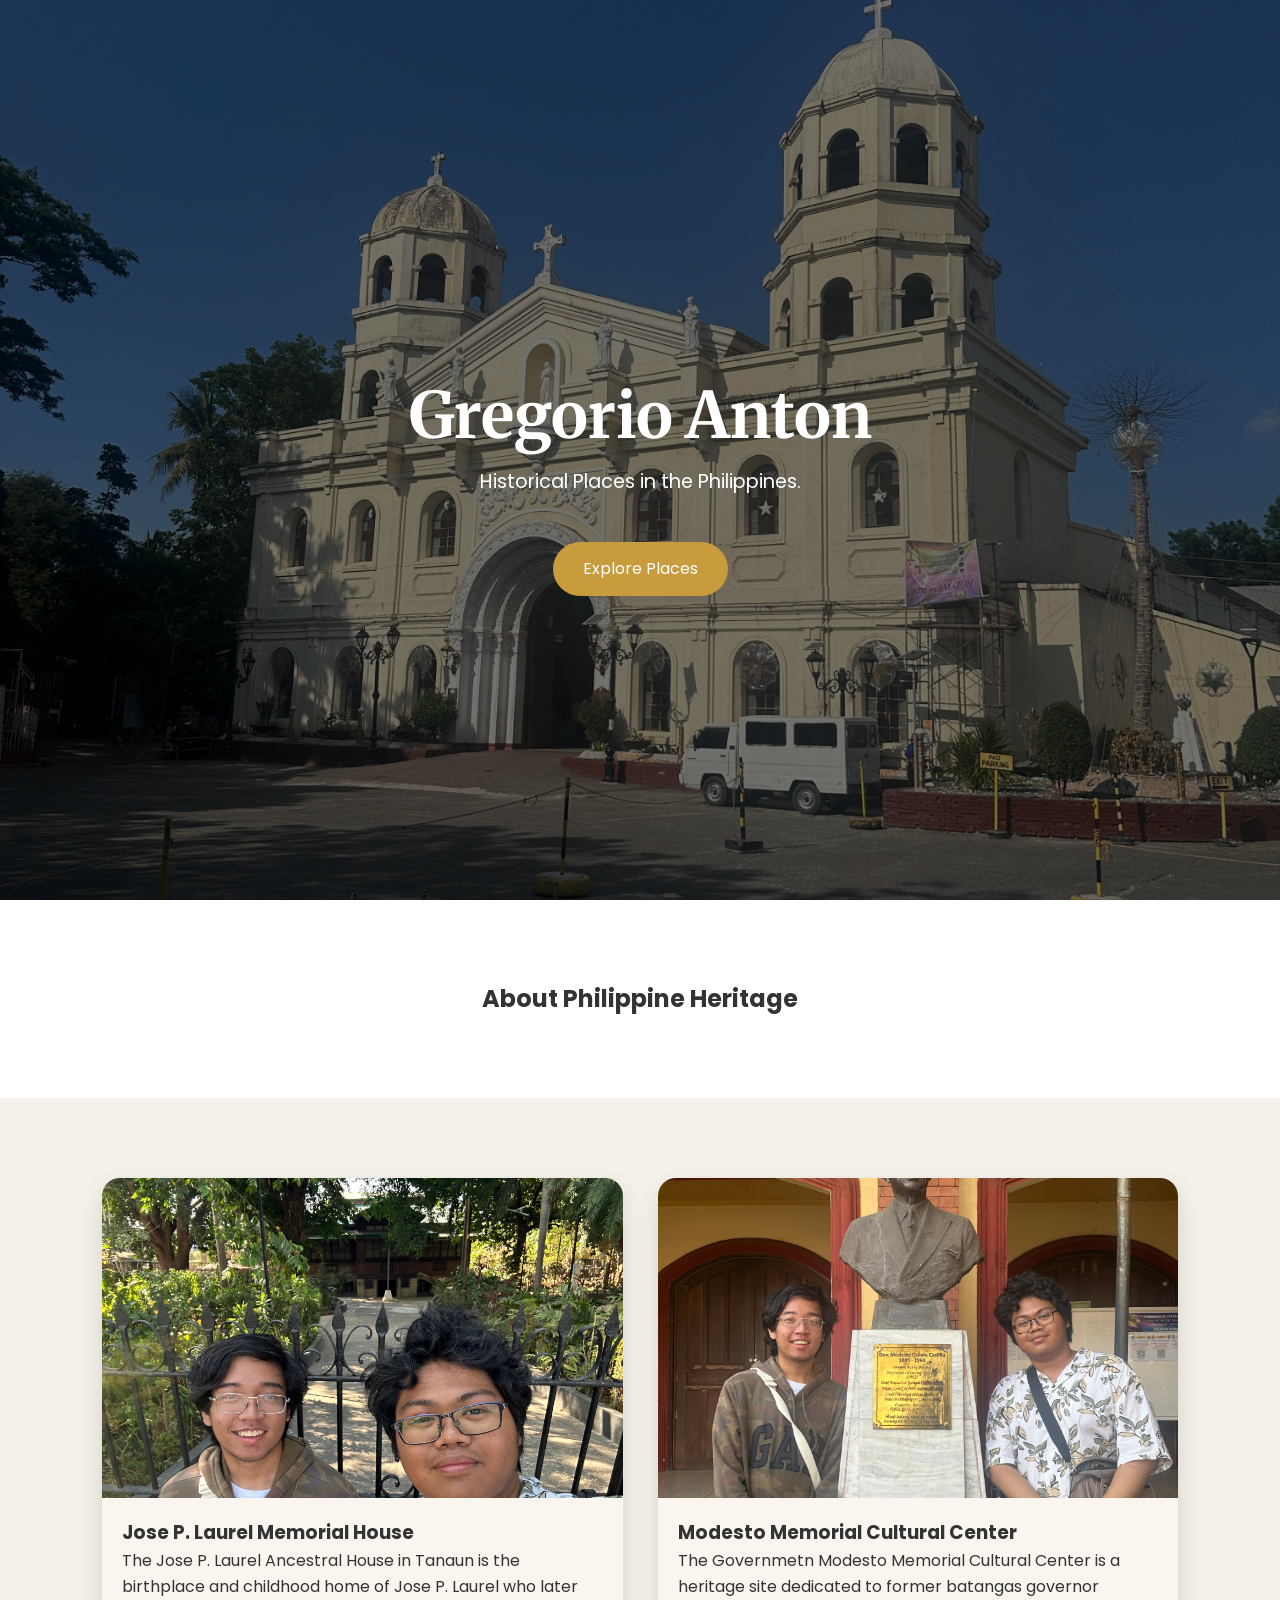
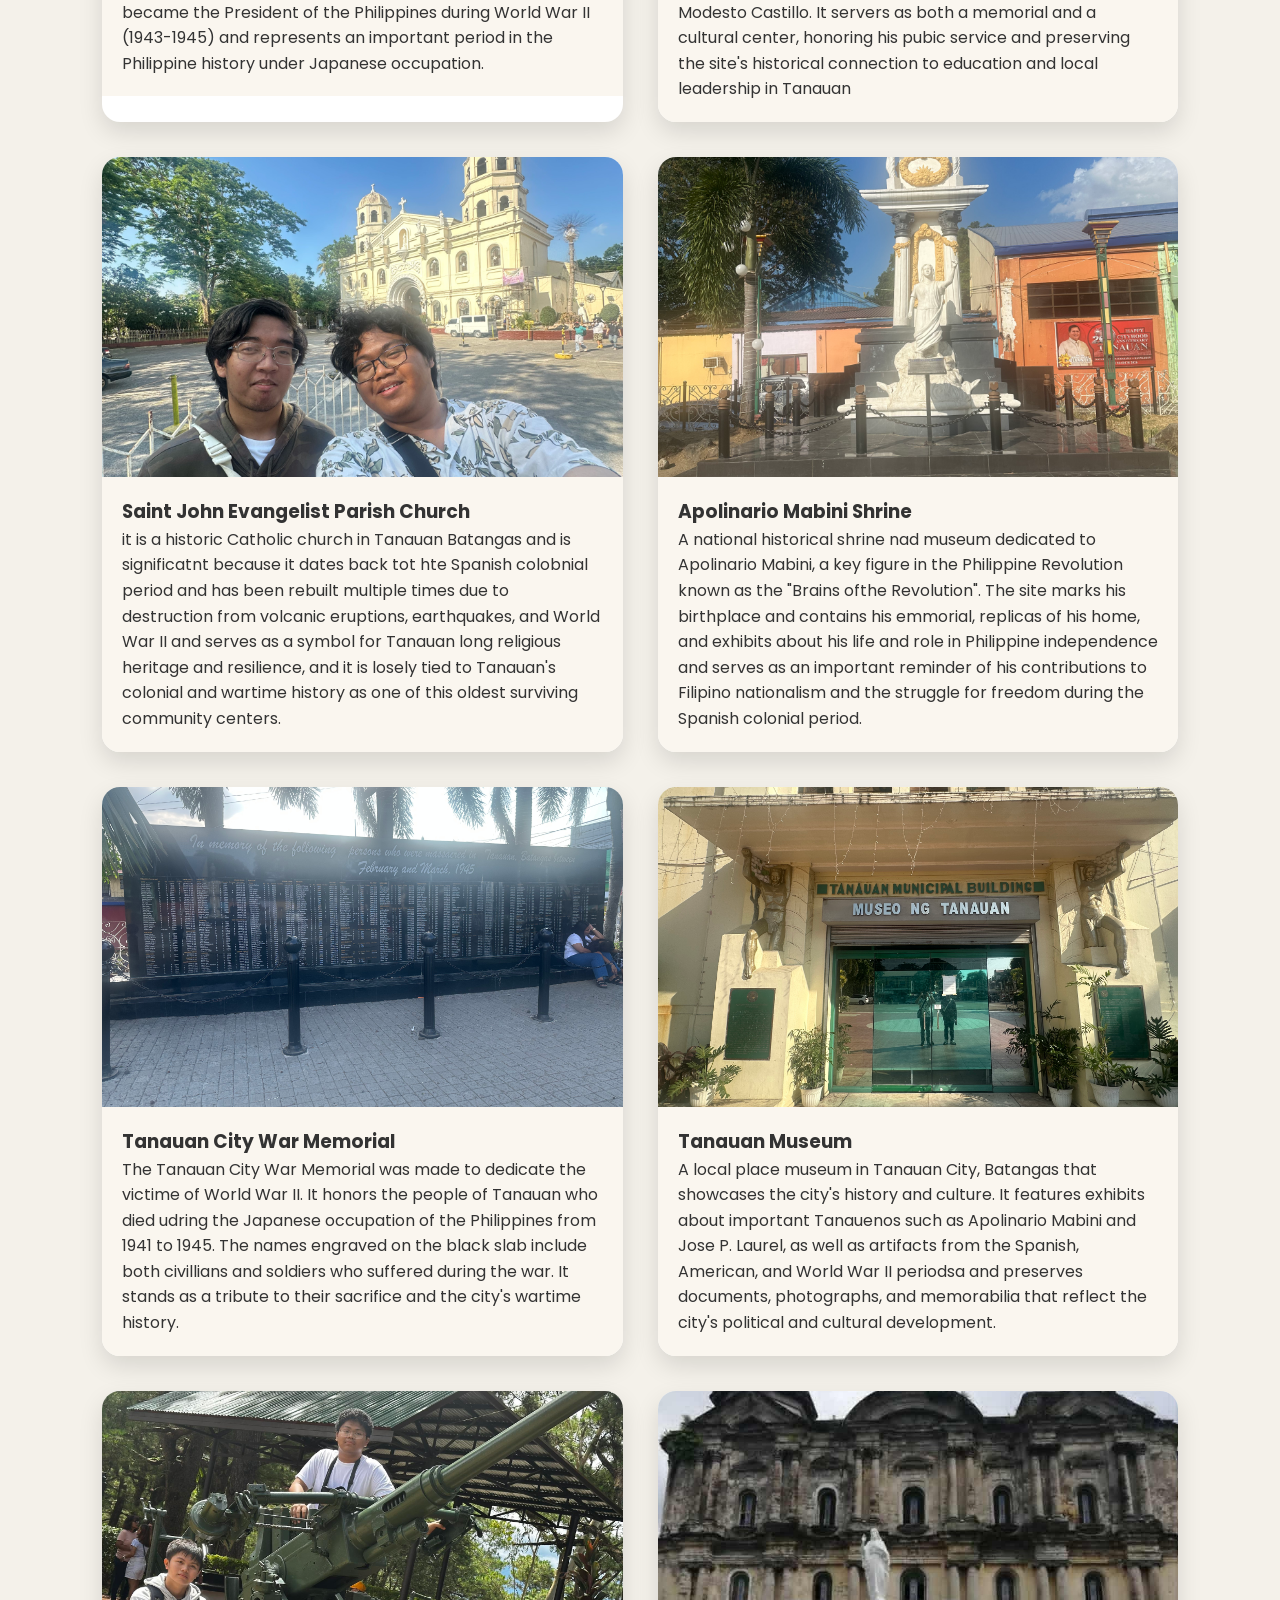
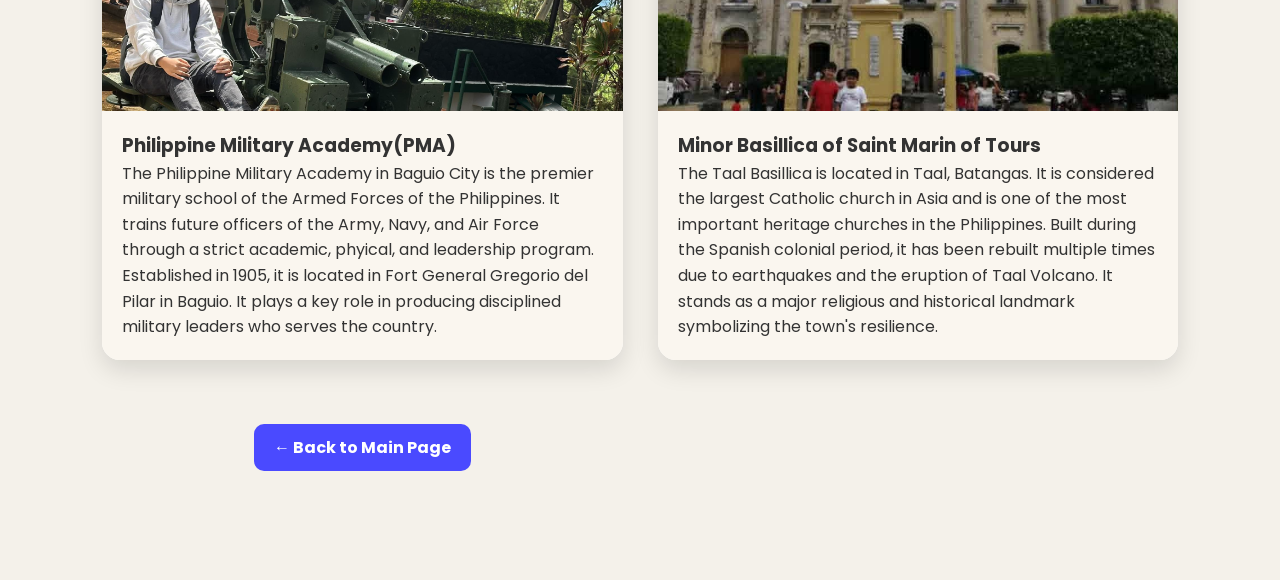
==== anton.html @ 709fe901 "got other peoples file (newest update)" ====
<!DOCTYPE html>
<html lang="en">
<head>
    <meta charset="UTF-8">
    <meta name="viewport" content="width=device-width, initial-scale=1.0">
    <title>Historical Places in the Philippines</title>
    <link rel="stylesheet" href="style.css">
    <link rel="preconnect" href="https://fonts.googleapis.com">
    <link rel="preconnect" href="https://fonts.gstatic.com" crossorigin>
    <link href="https://fonts.googleapis.com/css2?family=Merriweather:wght@400;700&family=Poppins:wght@300;400;600&display=swap" rel="stylesheet">
</head>
<body>

    <!-- among us my Template by Anton -->

    <header>
        <div class="overlay"></div>
        <div class="hero-content">
            <h1>Gregorio Anton</h1>
            <p>Historical Places in the Philippines.</p>
            <a href="#gallery" class="btn">Explore Places</a>
        </div>
    </header>

    <section class="intro">
        <h2>About Philippine Heritage</h2>
        <p>
        </p>
    </section>

    <section id="gallery" class="gallery-section">

        <div class="gallery">

            <div class="card">
                <img src="images/anton/JoseLaurel.jpg" alt="Abogado">
                <div class="card-content">
                    <h3>Jose P. Laurel Memorial House</h3>
                    <p>
                        The Jose P. Laurel Ancestral House in Tanaun is the birthplace and childhood home of Jose P. Laurel
                        who later became the President of the Philippines during World War II (1943-1945) and represents  an important
                        period in the Philippine history under Japanese occupation.
                    </p>
                </div>
            </div>

            <div class="card">
                <img src="images/anton/modesto.jpg" alt="modesto">
                <div class="card-content">
                    <h3>Modesto Memorial Cultural Center</h3>
                    <p> The Governmetn Modesto Memorial Cultural Center is a heritage site dedicated to former batangas governor 
                        Modesto Castillo. It servers as both a memorial and a cultural center, honoring his pubic service and preserving the site's historical 
                        connection to education and local leadership in Tanauan
                    </p>
                </div>
            </div>

            <div class="card">
                <img src="images/anton/church2.jpg" alt="Fort Santiago">
                <div class="card-content">
                    <h3>Saint John Evangelist Parish Church</h3>
                    <p> it is a historic Catholic church in Tanauan Batangas and is significatnt because it dates back tot hte Spanish colobnial period
                        and has been rebuilt multiple times due to destruction from volcanic eruptions, earthquakes, and World War II and serves as a symbol for Tanauan
                        long religious heritage and resilience, and it is losely tied to Tanauan's colonial and wartime history as one of this oldest surviving community centers.
                    </p>
                </div>
            </div>

            <div class="card">
                <img src="images/anton/shrine.jpg" alt="Vigan">
                <div class="card-content">
                    <h3>Apolinario Mabini Shrine</h3>
                    <p> A national historical shrine nad museum dedicated to Apolinario Mabini, a key figure in the Philippine Revolution known as the "Brains ofthe Revolution".
                        The site marks his birthplace and contains his emmorial, replicas of his home, and exhibits about his life and role in Philippine independence and serves
                        as an important reminder of his contributions to Filipino nationalism and the struggle for freedom during the Spanish colonial period.
                    </p>
                </div>
            </div>

            <div class="card">
                <img src="images/anton/memorial.jpg" alt="FidelReyes">
                <div class="card-content">
                    <h3>Tanauan City War Memorial</h3>
                    <p> The Tanauan City War Memorial was made to dedicate the victime of World War II. It honors the people of Tanauan who died udring the Japanese occupation of the Philippines from 1941 to 1945.
                        The names engraved on the black slab include both civillians and soldiers who suffered during the war. It stands as a tribute to their sacrifice and the city's wartime history.
                    </p>
                </div>
            </div>

            <div class="card">
                <img src="images/anton/tanauanmusuem.jpg" alt="LipaCathedral">
                <div class="card-content">
                    <h3>Tanauan Museum</h3>
                    <p> A local place museum in Tanauan City, Batangas that showcases the city's history and culture. It features exhibits about important Tanauenos such as 
                        Apolinario Mabini and Jose P. Laurel, as well as artifacts from the Spanish, American, and World War II periodsa and preserves documents, photographs, and memorabilia that reflect the city's political and cultural development.
                    </p>
                </div>
            </div>

            <div class="card">
                <img src="images/anton/pma2.jpg" alt="ManilaCathedral">
                <div class="card-content">
                    <h3>Philippine Military Academy(PMA)</h3>
                    <p> The Philippine Military Academy in Baguio City is the premier military school of the Armed Forces of the Philippines. It trains future officers of the Army, Navy, and Air Force through a strict academic, phyical, and leadership program.
                        Established in 1905, it is located in Fort General Gregorio del Pilar in Baguio. It plays a key role in producing disciplined military leaders who serves the country.
                    </p>
                </div>
            </div>

            <div class="card">
                <img src="images/anton/taalchurch.jpg" alt="maryMagdalene">
                <div class="card-content">
                    <h3>Minor Basillica of Saint Marin of Tours</h3>
                    <p> The Taal Basillica is located in Taal, Batangas. It is considered the largest Catholic church in Asia and is one of the most important heritage churches in the Philippines. Built during the Spanish colonial
                        period, it has been rebuilt multiple times due to earthquakes and the eruption of Taal Volcano. It stands as a major religious and historical landmark symbolizing the town's resilience.
                    </p>
                </div>
            </div>

            <div class="back-btn-container">
    <a href="index.html" class="back-btn">← Back to Main Page</a>
</div>

    <style>
        .back-btn-container {
            text-align: center;
            margin: 40px 0;
        }

        .back-btn {
            background: #4a4aff;
            color: white;
            padding: 12px 20px;
            border-radius: 10px;
            text-decoration: none;
            font-weight: bold;
            transition: 0.2s;
        }

            .back-btn:hover {
                background: #6a6aff;
        }
    </style>
</html>
---- style.css ----
* {
    margin: 0;
    padding: 0;
    box-sizing: border-box;
}

body {
    font-family: 'Poppins', sans-serif;
    background-color: #f4f1ea;
    color: #333;
    line-height: 1.6;
}

header {
    position: relative;
    height: 100vh;
    padding-top: 60px; 
    background: url('images/anton/church.jpg') center/cover no-repeat;
    display: flex;
    align-items: center;
    justify-content: center;
    text-align: center;
    color: white;
}

.overlay {
    position: absolute;
    inset: 0;
    background: rgba(0, 0, 0, 0.55);
}

.hero-content {
    position: relative;
    z-index: 1;
    max-width: 800px;
    padding: 20px;
}

.hero-content h1 {
    font-family: 'Merriweather', serif;
    font-size: 4rem;
}

.hero-content p {
    font-size: 1.2rem;
    margin-bottom: 45px; 
}

.btn {
    display: inline-block;
    padding: 14px 30px;
    background-color: #c89b3c;
    color: white;
    text-decoration: none;
    border-radius: 30px;
}

/* INTRO */
.intro {
    padding: 80px 10%;
    text-align: center;
    background: white;
}

/* GALLERY */
.gallery-section {
    padding: 80px 8%;
}

.gallery {
    display: grid;
    grid-template-columns: repeat(2, 1fr);
    gap: 35px;
    max-width: 1200px;
    margin: auto;
    align-items: stretch;
}

/* CARD FIX */
.card {
    background: white;
    border-radius: 18px;
    overflow: hidden;
    box-shadow: 0 10px 25px rgba(0,0,0,0.12);
    display: flex;
    flex-direction: column;
}

.card img {
    width: 100%;
    height: 320px;
    object-fit: cover;
    cursor: pointer;
    transition: 0.3s;
}

.card img:hover {
    transform: scale(1.02);
}

.card-content {
    padding: 20px;
    background: #faf6ef;
}

/* LIGHTBOX */
.lightbox {
    display: none;
    position: fixed;
    inset: 0;
    background: rgba(0,0,0,0.9);
    justify-content: center;
    align-items: center;
    z-index: 999;
}

.lightbox img {
    max-width: 90%;
    max-height: 90%;
    border-radius: 10px;
}

#closeBtn {
    position: absolute;
    top: 20px;
    right: 30px;
    font-size: 40px;
    color: white;
    cursor: pointer;
}

/* MOBILE */
@media (max-width: 768px) {
    .gallery {
        grid-template-columns: 1fr;
    }

    .hero-content h1 {
        font-size: 2.5rem;
    }
}
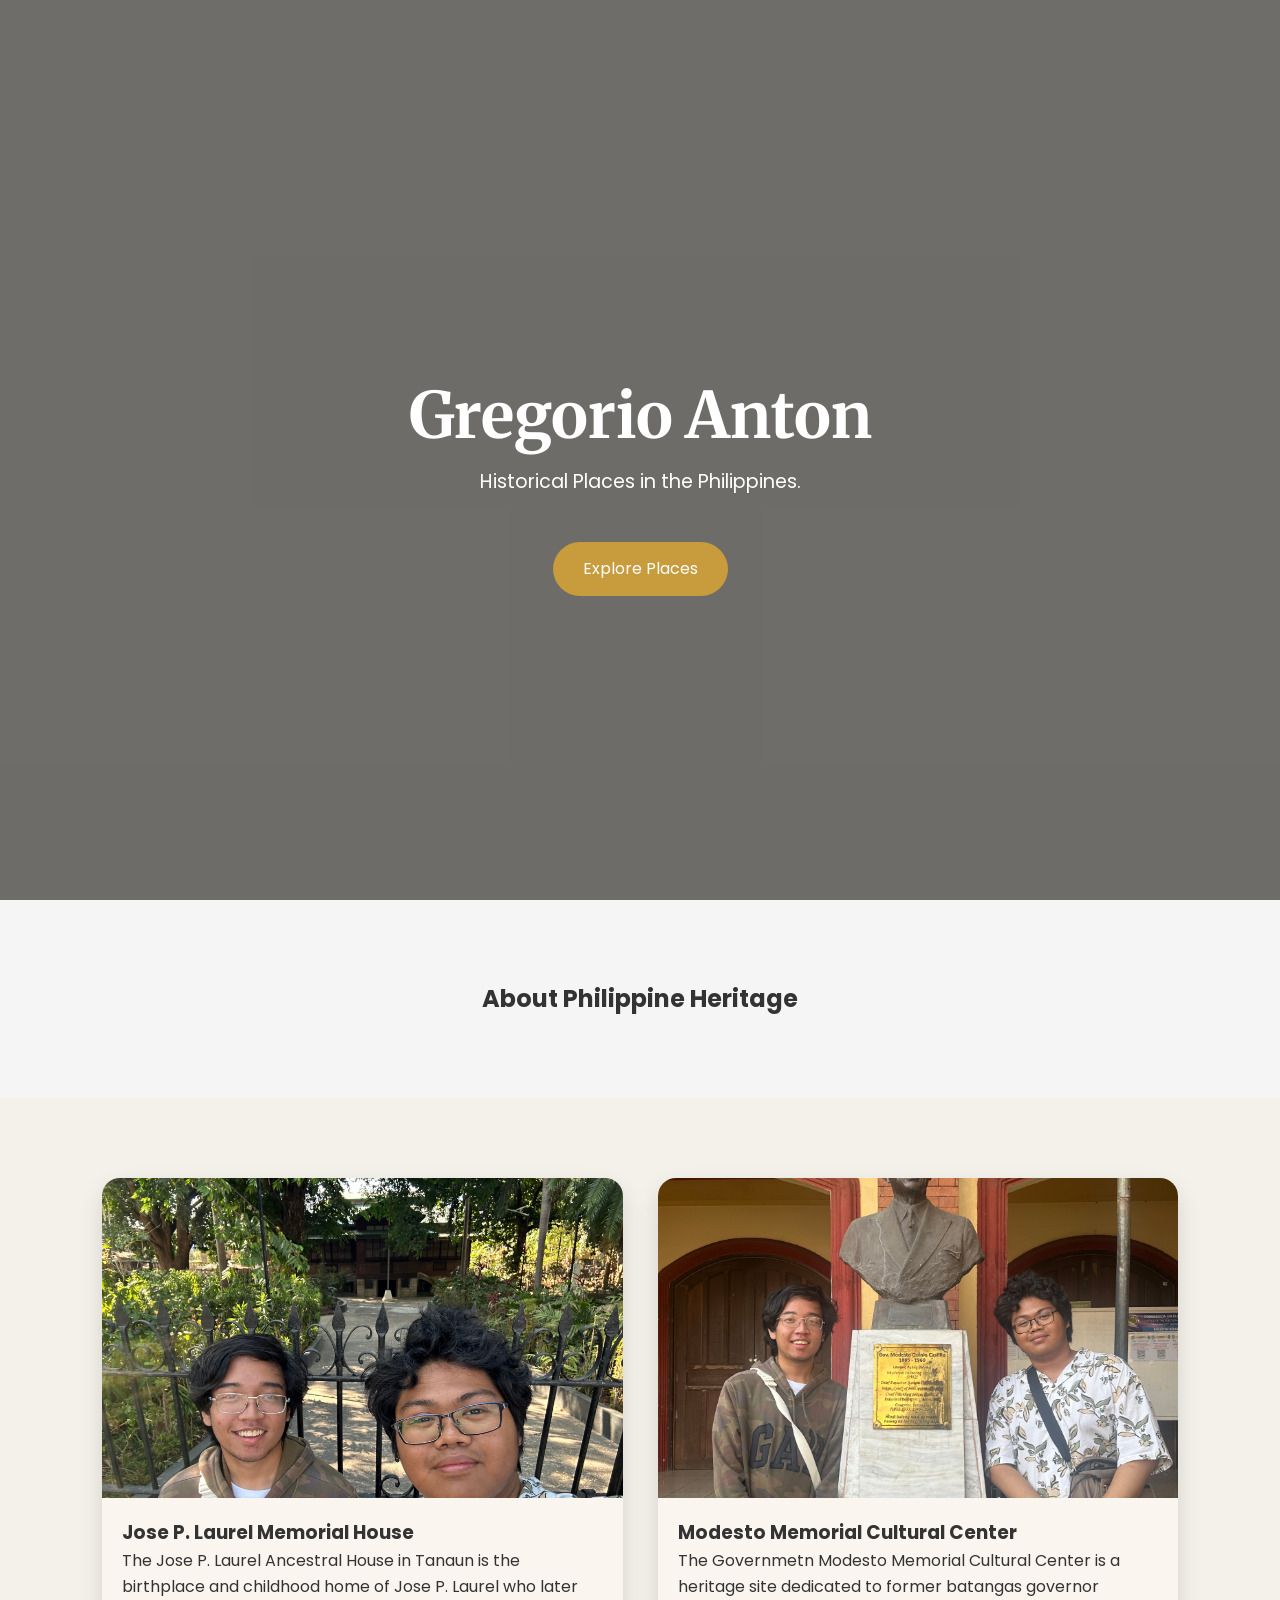
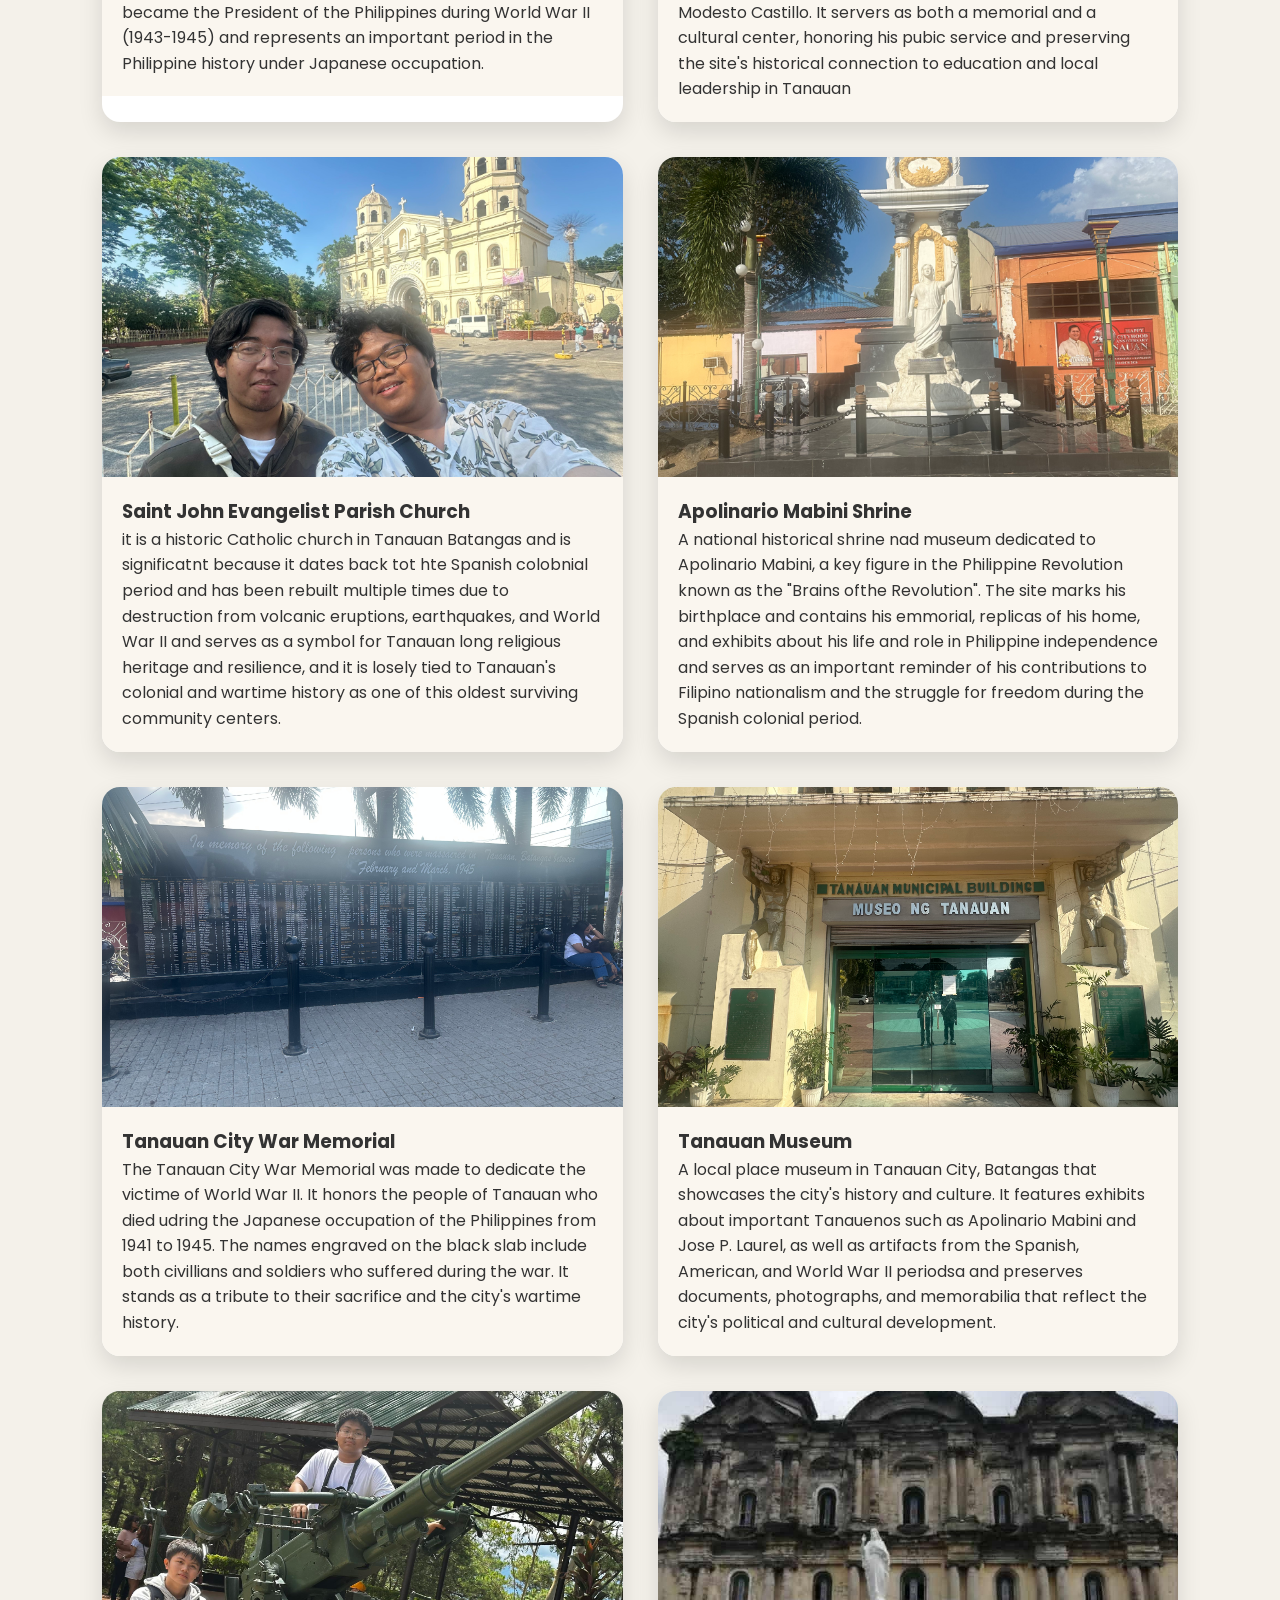
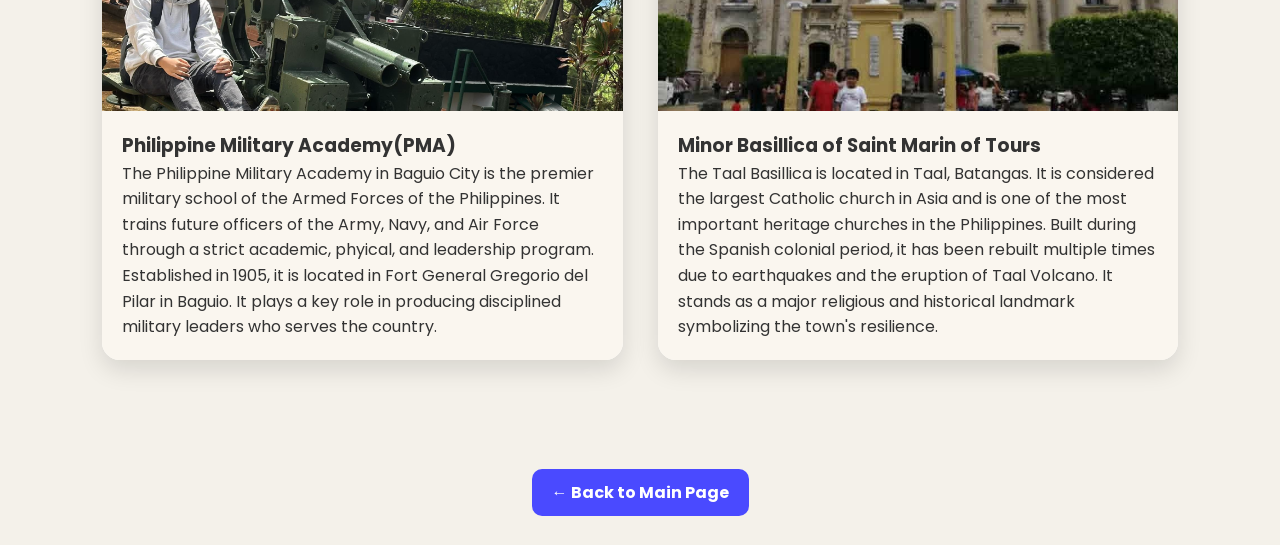
==== commit 592b1029: "UI of index is done and merged with other files" ====
--- a/anton.html
+++ b/anton.html
@@ -116,29 +116,31 @@
                     </p>
                 </div>
             </div>
+        </div>
+    </section>
+</html>
 
-            <div class="back-btn-container">
+<div class="back-btn-container">
     <a href="index.html" class="back-btn">← Back to Main Page</a>
 </div>
 
-    <style>
-        .back-btn-container {
-            text-align: center;
-            margin: 40px 0;
-        }
+<style>
+.back-btn-container {
+    text-align: center;
+    margin: 40px 0;
+}
 
-        .back-btn {
-            background: #4a4aff;
-            color: white;
-            padding: 12px 20px;
-            border-radius: 10px;
-            text-decoration: none;
-            font-weight: bold;
-            transition: 0.2s;
-        }
+.back-btn {
+    background: #4a4aff;
+    color: white;
+    padding: 12px 20px;
+    border-radius: 10px;
+    text-decoration: none;
+    font-weight: bold;
+    transition: 0.2s;
+}
 
-            .back-btn:hover {
-                background: #6a6aff;
-        }
-    </style>
-</html>+.back-btn:hover {
+    background: #6a6aff;
+}
+</style>
--- a/style.css
+++ b/style.css
@@ -15,7 +15,7 @@
     position: relative;
     height: 100vh;
     padding-top: 60px; 
-    background: url('images/anton/church.jpg') center/cover no-repeat;
+    background: url('images/background.png') center/cover no-repeat;
     display: flex;
     align-items: center;
     justify-content: center;
@@ -55,14 +55,12 @@
     border-radius: 30px;
 }
 
-/* INTRO */
 .intro {
     padding: 80px 10%;
     text-align: center;
-    background: white;
+    background: whitesmoke;
 }
 
-/* GALLERY */
 .gallery-section {
     padding: 80px 8%;
 }
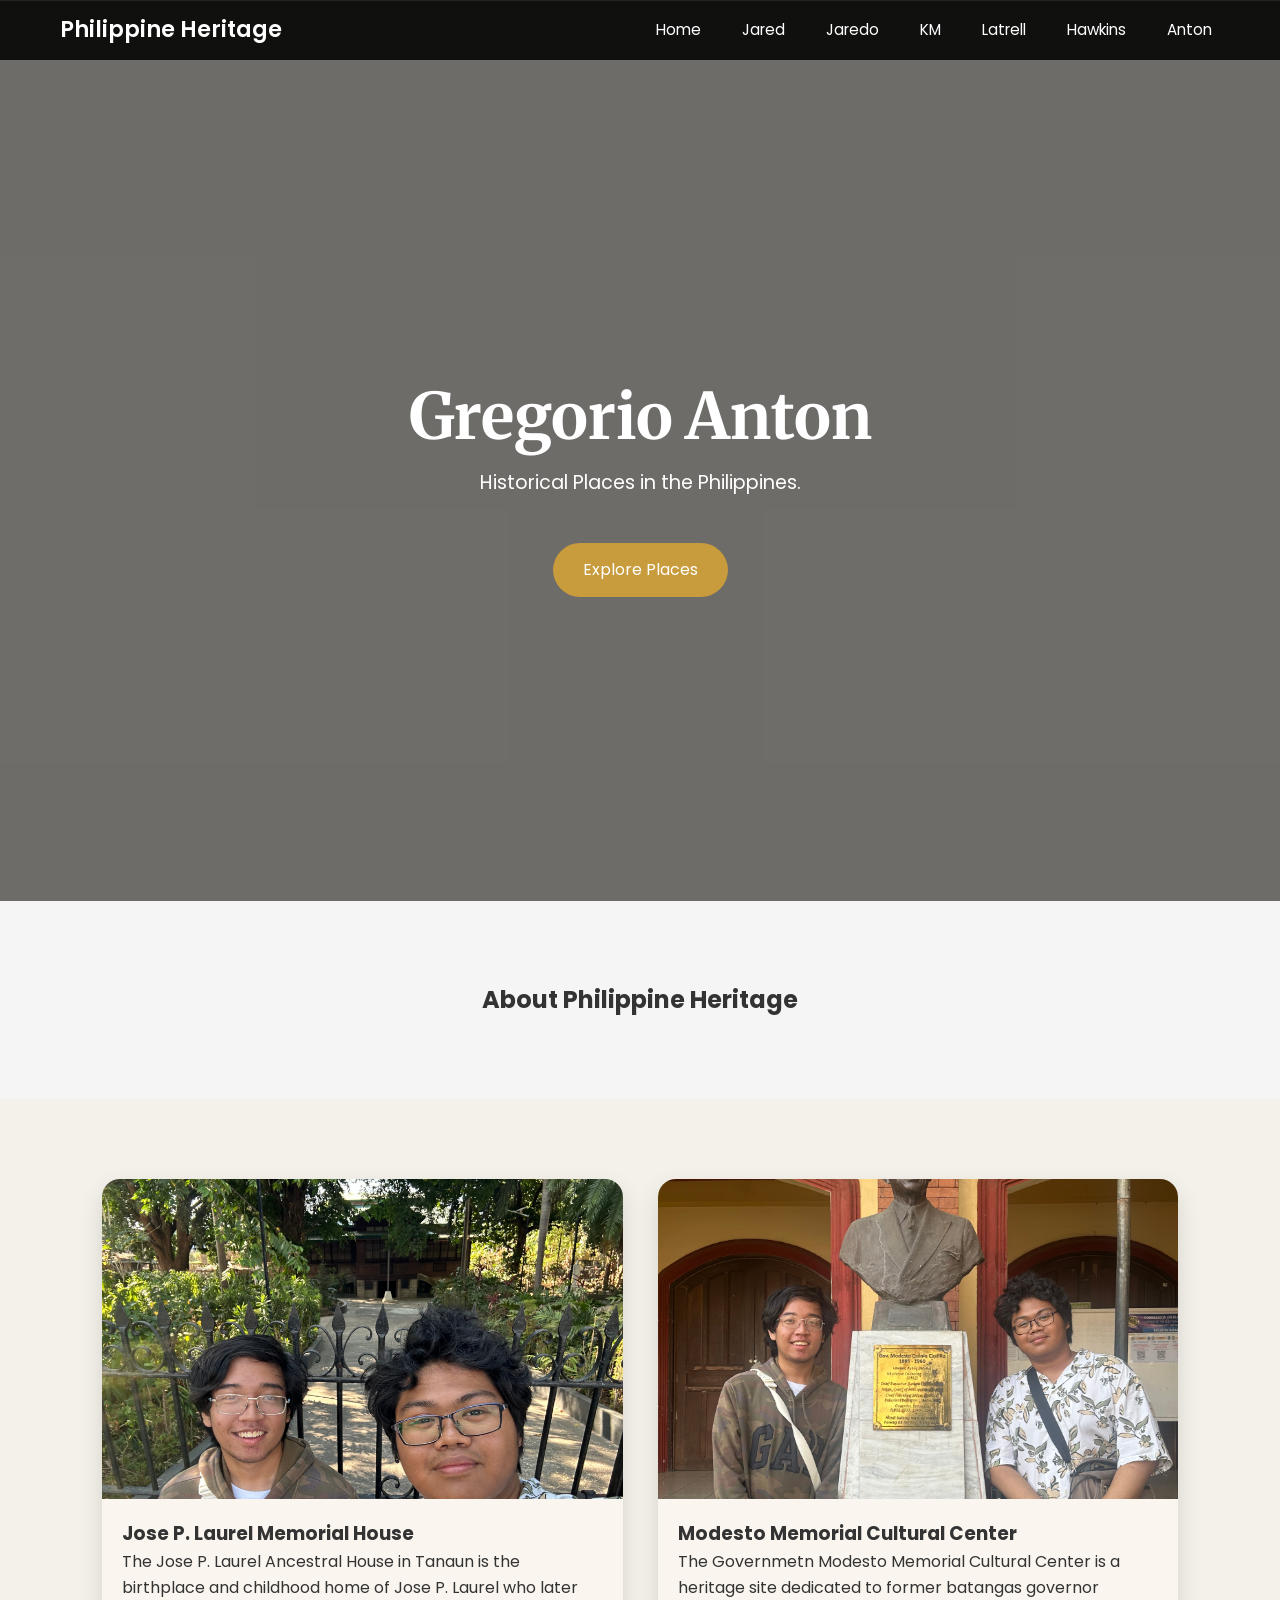
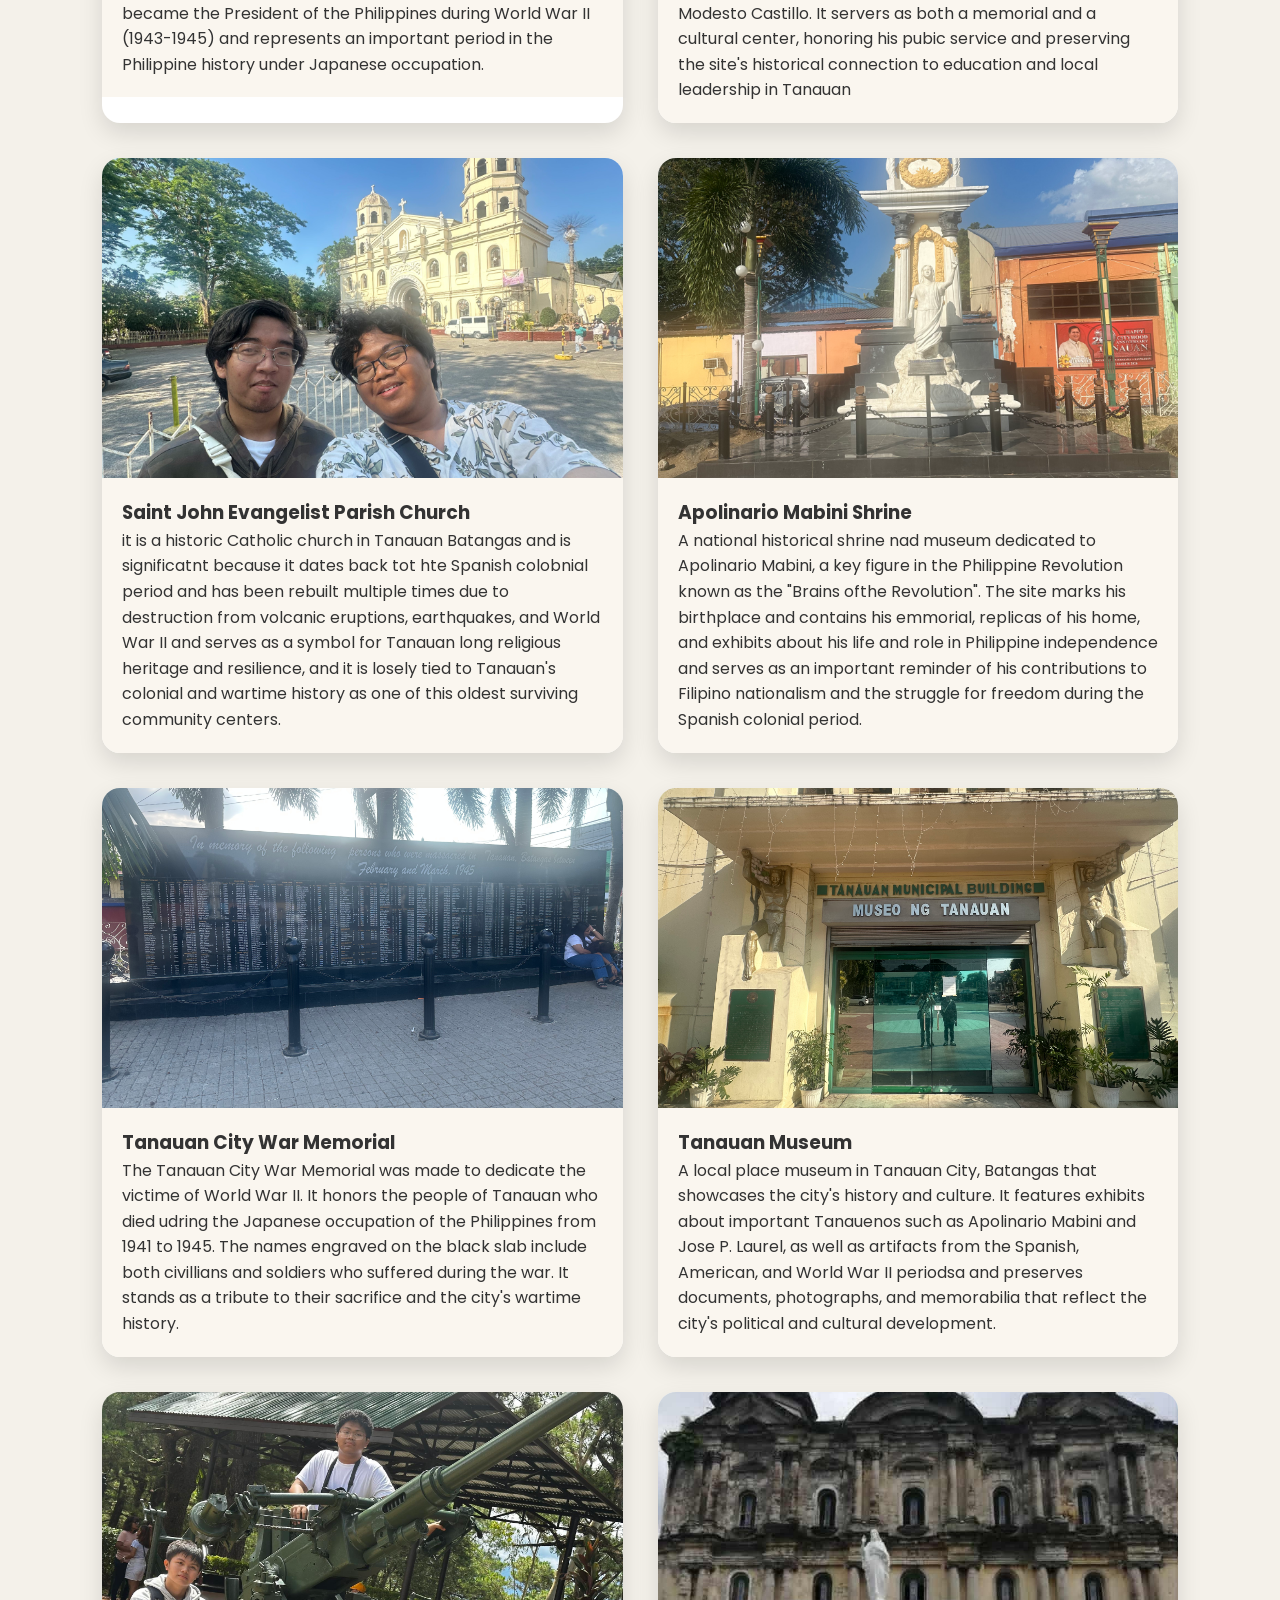
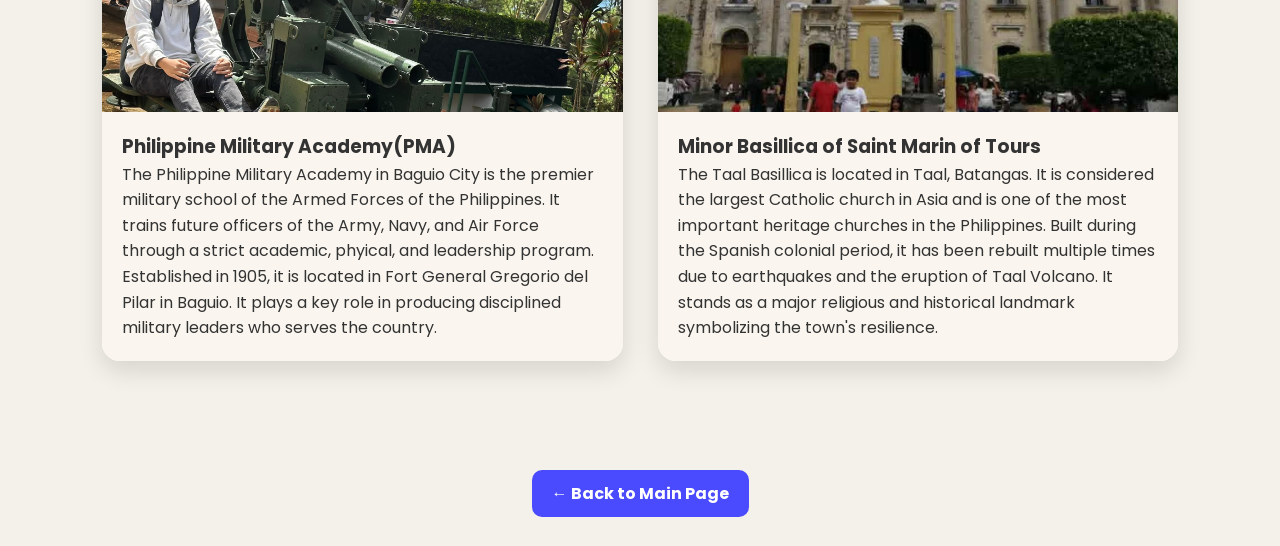
==== commit 20bae0df: "finished" ====
--- a/anton.html
+++ b/anton.html
@@ -10,6 +10,21 @@
     <link href="https://fonts.googleapis.com/css2?family=Merriweather:wght@400;700&family=Poppins:wght@300;400;600&display=swap" rel="stylesheet">
 </head>
 <body>
+
+    <nav class="navbar">
+    <div class="nav-container">
+        <h2 class="logo">Philippine Heritage</h2>
+        <ul class="nav-links">
+            <li><a href="index.html">Home</a></li>
+            <li><a href="jared.html">Jared</a></li>
+            <li><a href="jaredo.html">Jaredo</a></li>
+            <li><a href="km.html">KM</a></li>
+            <li><a href="latrell.html">Latrell</a></li>
+            <li><a href="hawkins.html">Hawkins</a></li>
+            <li><a href="anton.html">Anton</a></li>
+        </ul>
+    </div>
+</nav>
 
     <!-- among us my Template by Anton -->
 
@@ -118,6 +133,38 @@
             </div>
         </div>
     </section>
+<!-- LIGHTBOX ADDED (FIX ONLY) -->
+<div class="lightbox" id="lightbox">
+    <span id="closeBtn">&times;</span>
+    <img src = "images/background.png" id="lightboxImg" alt="Zoomed Image">
+</div>
+
+<!-- JAVASCRIPT ADDED (REQUIRED FOR ZOOM) -->
+<script>
+const lightbox = document.getElementById("lightbox");
+const lightboxImg = document.getElementById("lightboxImg");
+const closeBtn = document.getElementById("closeBtn");
+
+document.querySelectorAll(".card img").forEach(img => {
+    img.addEventListener("click", () => {
+        lightbox.style.display = "flex";
+        lightboxImg.src = img.src;
+    });
+});
+
+closeBtn.onclick = () => {
+    lightbox.style.display = "none";
+};
+
+lightbox.onclick = (e) => {
+    if (e.target !== lightboxImg) {
+        lightbox.style.display = "none";
+    }
+};
+</script>
+
+</body>
+    
 </html>
 
 <div class="back-btn-container">
--- a/style.css
+++ b/style.css
@@ -5,6 +5,8 @@
 }
 
 body {
+    padding-top: 1px;
+
     font-family: 'Poppins', sans-serif;
     background-color: #f4f1ea;
     color: #333;
@@ -126,7 +128,58 @@
     color: white;
     cursor: pointer;
 }
-
+/* NAVBAR */
+.navbar {
+    position: fixed;
+    top: 0;
+    left: 0;
+    width: 100%;
+    background: rgba(0, 0, 0, 0.85);
+    z-index: 1000;
+}
+
+/* FLEX CONTAINER */
+.nav-container {
+    max-width: 1200px;
+    margin: auto;
+    padding: 12px 20px;
+
+    display: flex;
+    justify-content: space-between;
+    align-items: center;
+}
+
+/* LOGO */
+.logo {
+    color: white;
+    font-size: 1.4rem;
+    font-weight: 600;
+}
+
+/* NAV LINKS */
+.nav-links {
+    list-style: none;
+    display: flex;
+    gap: 25px;
+}
+
+.nav-links li {
+    display: inline;
+}
+
+.nav-links a {
+    color: white;
+    text-decoration: none;
+    font-size: 0.95rem;
+    padding: 6px 8px;
+    border-radius: 6px;
+    transition: 0.25s ease;
+}
+
+.nav-links a:hover {
+    background: #c89b3c;
+    color: white;
+}
 /* MOBILE */
 @media (max-width: 768px) {
     .gallery {
@@ -136,4 +189,68 @@
     .hero-content h1 {
         font-size: 2.5rem;
     }
-}+
+    .nav-links {
+        flex-direction: column;
+        gap: 10px;
+    }
+    #gallery2 {
+    margin-top: 20px; /* controlled spacing instead of browser default */
+}
+}
+    
+   /* NAVBAR */
+.navbar {
+    position: fixed;
+    top: 0;
+    left: 0;
+    width: 100%;
+    background: rgba(0, 0, 0, 0.85);
+    z-index: 1000;
+}
+
+/* FLEX CONTAINER */
+.nav-container {
+    max-width: 1200px;
+    margin: auto;
+    padding: 12px 20px;
+
+    display: flex;
+    justify-content: space-between;
+    align-items: center;
+}
+
+/* LOGO */
+.logo {
+    color: white;
+    font-size: 1.4rem;
+    font-weight: 600;
+}
+
+/* NAV LINKS (THIS IS THE IMPORTANT PART) */
+.nav-links {
+    list-style: none;
+    display: flex;           /* makes it horizontal */
+    gap: 25px;               /* spacing between links */
+}
+
+/* REMOVE DEFAULT LINK STYLING */
+.nav-links li {
+    display: inline;
+}
+
+.nav-links a {
+    color: white;
+    text-decoration: none;
+    font-size: 0.95rem;
+    padding: 6px 8px;
+    border-radius: 6px;
+    transition: 0.25s ease;
+}
+
+/* HOVER EFFECT */
+.nav-links a:hover {
+    background: #c89b3c;
+    color: white;
+}
+
